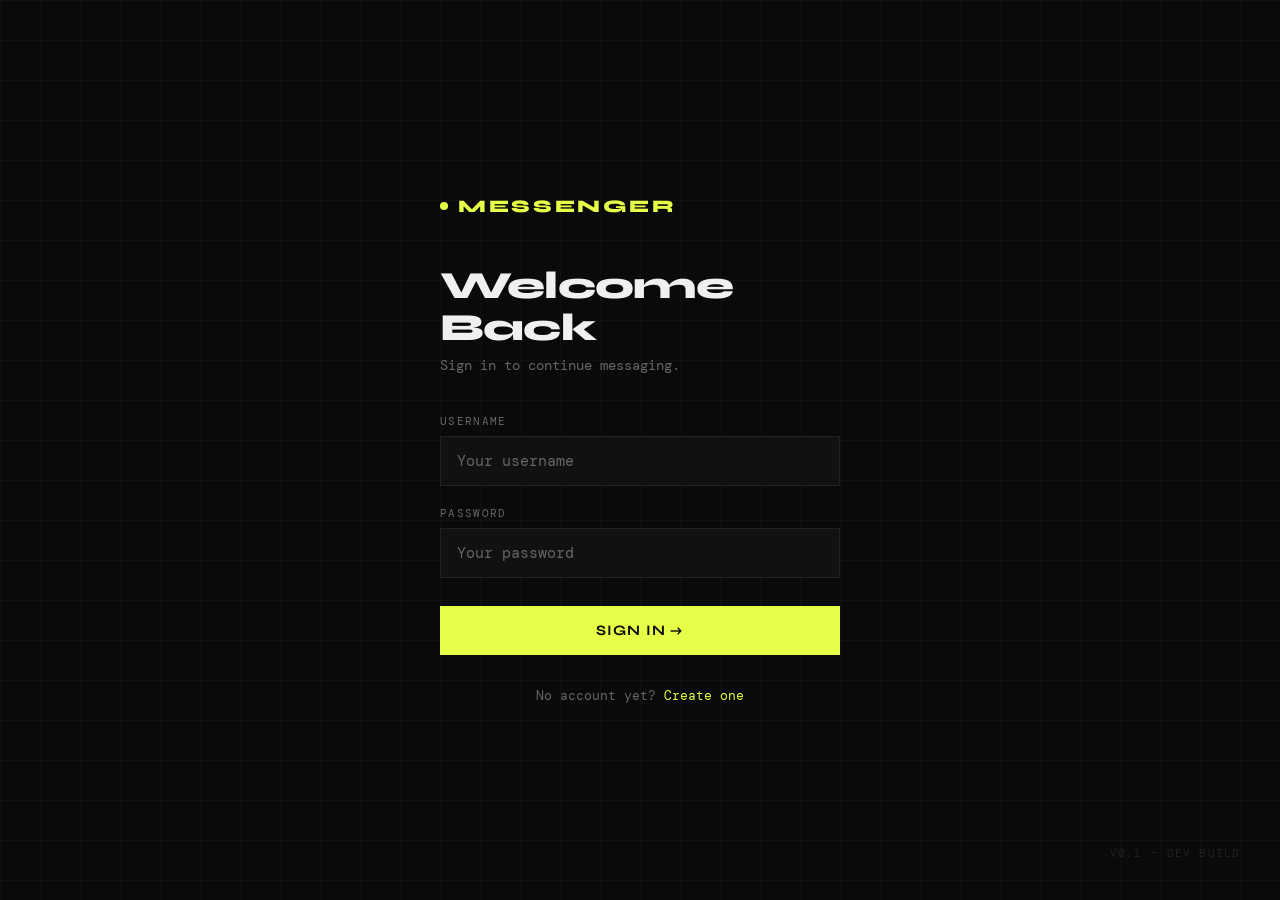
==== static/login.html @ d71bf050 "Wagwan" ====
<!DOCTYPE html>
<html lang="en">
<head>
    <meta charset="UTF-8">
    <meta name="viewport" content="width=device-width, initial-scale=1.0">
    <title>Login — Messenger</title>
    <link href="https://fonts.googleapis.com/css2?family=Syne:wght@400;600;700;800&family=DM+Mono:wght@300;400;500&display=swap" rel="stylesheet">
    <style>
        *, *::before, *::after { box-sizing: border-box; margin: 0; padding: 0; }

        :root {
            --bg: #0a0a0a;
            --surface: #111111;
            --border: #222222;
            --accent: #e8ff47;
            --accent-dim: #b8cc30;
            --text: #f0f0f0;
            --muted: #666666;
            --error: #ff4757;
        }

        body {
            background: var(--bg);
            color: var(--text);
            font-family: 'DM Mono', monospace;
            min-height: 100vh;
            display: flex;
            align-items: center;
            justify-content: center;
            overflow: hidden;
        }

        body::before {
            content: '';
            position: fixed;
            inset: 0;
            background-image:
                linear-gradient(rgba(232,255,71,0.03) 1px, transparent 1px),
                linear-gradient(90deg, rgba(232,255,71,0.03) 1px, transparent 1px);
            background-size: 40px 40px;
            pointer-events: none;
        }

        .container {
            width: 100%;
            max-width: 440px;
            padding: 20px;
            animation: fadeUp 0.6s ease both;
        }

        @keyframes fadeUp {
            from { opacity: 0; transform: translateY(24px); }
            to { opacity: 1; transform: translateY(0); }
        }

        .logo {
            font-family: 'Syne', sans-serif;
            font-weight: 800;
            font-size: 1.1rem;
            letter-spacing: 0.15em;
            text-transform: uppercase;
            color: var(--accent);
            margin-bottom: 48px;
            display: flex;
            align-items: center;
            gap: 10px;
        }

        .logo-dot {
            width: 8px;
            height: 8px;
            background: var(--accent);
            border-radius: 50%;
            animation: pulse 2s ease infinite;
        }

        @keyframes pulse {
            0%, 100% { opacity: 1; transform: scale(1); }
            50% { opacity: 0.4; transform: scale(0.6); }
        }

        h1 {
            font-family: 'Syne', sans-serif;
            font-weight: 800;
            font-size: 2.4rem;
            line-height: 1.1;
            margin-bottom: 8px;
            letter-spacing: -0.02em;
        }

        .subtitle {
            color: var(--muted);
            font-size: 0.85rem;
            margin-bottom: 40px;
        }

        .field {
            margin-bottom: 20px;
            animation: fadeUp 0.6s ease both;
        }

        .field:nth-child(1) { animation-delay: 0.1s; }
        .field:nth-child(2) { animation-delay: 0.2s; }

        label {
            display: block;
            font-size: 0.7rem;
            letter-spacing: 0.12em;
            text-transform: uppercase;
            color: var(--muted);
            margin-bottom: 8px;
        }

        input {
            width: 100%;
            background: var(--surface);
            border: 1px solid var(--border);
            color: var(--text);
            font-family: 'DM Mono', monospace;
            font-size: 0.95rem;
            padding: 14px 16px;
            outline: none;
            transition: border-color 0.2s, box-shadow 0.2s;
        }

        input:focus {
            border-color: var(--accent);
            box-shadow: 0 0 0 3px rgba(232,255,71,0.08);
        }

        input::placeholder { color: var(--muted); }

        button {
            width: 100%;
            background: var(--accent);
            color: #0a0a0a;
            border: none;
            font-family: 'Syne', sans-serif;
            font-weight: 700;
            font-size: 0.9rem;
            letter-spacing: 0.08em;
            text-transform: uppercase;
            padding: 16px;
            cursor: pointer;
            margin-top: 8px;
            transition: background 0.2s, transform 0.1s;
            animation: fadeUp 0.6s 0.3s ease both;
        }

        button:hover { background: var(--accent-dim); }
        button:active { transform: scale(0.98); }

        button:disabled {
            background: var(--border);
            color: var(--muted);
            cursor: not-allowed;
        }

        .message {
            margin-top: 16px;
            padding: 12px 16px;
            font-size: 0.82rem;
            border-left: 3px solid transparent;
            display: none;
        }

        .message.success {
            border-color: var(--accent);
            background: rgba(232,255,71,0.06);
            color: var(--accent);
            display: block;
        }

        .message.error {
            border-color: var(--error);
            background: rgba(255,71,87,0.06);
            color: var(--error);
            display: block;
        }

        .footer-link {
            margin-top: 32px;
            font-size: 0.8rem;
            color: var(--muted);
            text-align: center;
            animation: fadeUp 0.6s 0.4s ease both;
        }

        .footer-link a {
            color: var(--accent);
            text-decoration: none;
            border-bottom: 1px solid transparent;
            transition: border-color 0.2s;
        }

        .footer-link a:hover { border-color: var(--accent); }

        .corner-decoration {
            position: fixed;
            bottom: 40px;
            right: 40px;
            font-size: 0.7rem;
            color: var(--border);
            letter-spacing: 0.1em;
            text-transform: uppercase;
        }
    </style>
</head>
<body>

<div class="container">
    <div class="logo">
        <div class="logo-dot"></div>
        Messenger
    </div>

    <h1>Welcome<br>Back</h1>
    <p class="subtitle">Sign in to continue messaging.</p>

    <div class="field">
        <label>Username</label>
        <input type="text" id="username" placeholder="Your username" autocomplete="off" />
    </div>

    <div class="field">
        <label>Password</label>
        <input type="password" id="password" placeholder="Your password" />
    </div>

    <button id="login-btn" onclick="login()">Sign In →</button>

    <div class="message" id="message"></div>

    <div class="footer-link">
        No account yet? <a href="register.html">Create one</a>
    </div>
</div>

<div class="corner-decoration">v0.1 — dev build</div>

<script>
    const BASE = "http://127.0.0.1:8000";

    async function login() {
        const username = document.getElementById("username").value.trim();
        const password = document.getElementById("password").value;
        const btn = document.getElementById("login-btn");

        if (!username || !password) {
            showMessage("Both fields are required.", "error");
            return;
        }

        btn.disabled = true;
        btn.textContent = "Signing in...";

        try {
            const res = await fetch(`${BASE}/login`, {
                method: "POST",
                headers: { "Content-Type": "application/json" },
                body: JSON.stringify({ username, password })
            });

            const data = await res.json();

            if (res.ok) {
                // Store session info in sessionStorage
                sessionStorage.setItem("user_id", data.user_id);
                sessionStorage.setItem("username", data.username);
                showMessage(`Welcome back, ${data.username}! Redirecting...`, "success");
                setTimeout(() => window.location.href = "/", 1500);
            } else {
                showMessage(data.detail || "Login failed.", "error");
                btn.disabled = false;
                btn.textContent = "Sign In →";
            }
        } catch (e) {
            showMessage("Could not connect to server.", "error");
            btn.disabled = false;
            btn.textContent = "Sign In →";
        }
    }

    function showMessage(text, type) {
        const msg = document.getElementById("message");
        msg.textContent = text;
        msg.className = `message ${type}`;
    }

    document.addEventListener("keydown", e => {
        if (e.key === "Enter") login();
    });
</script>

</body>
</html>
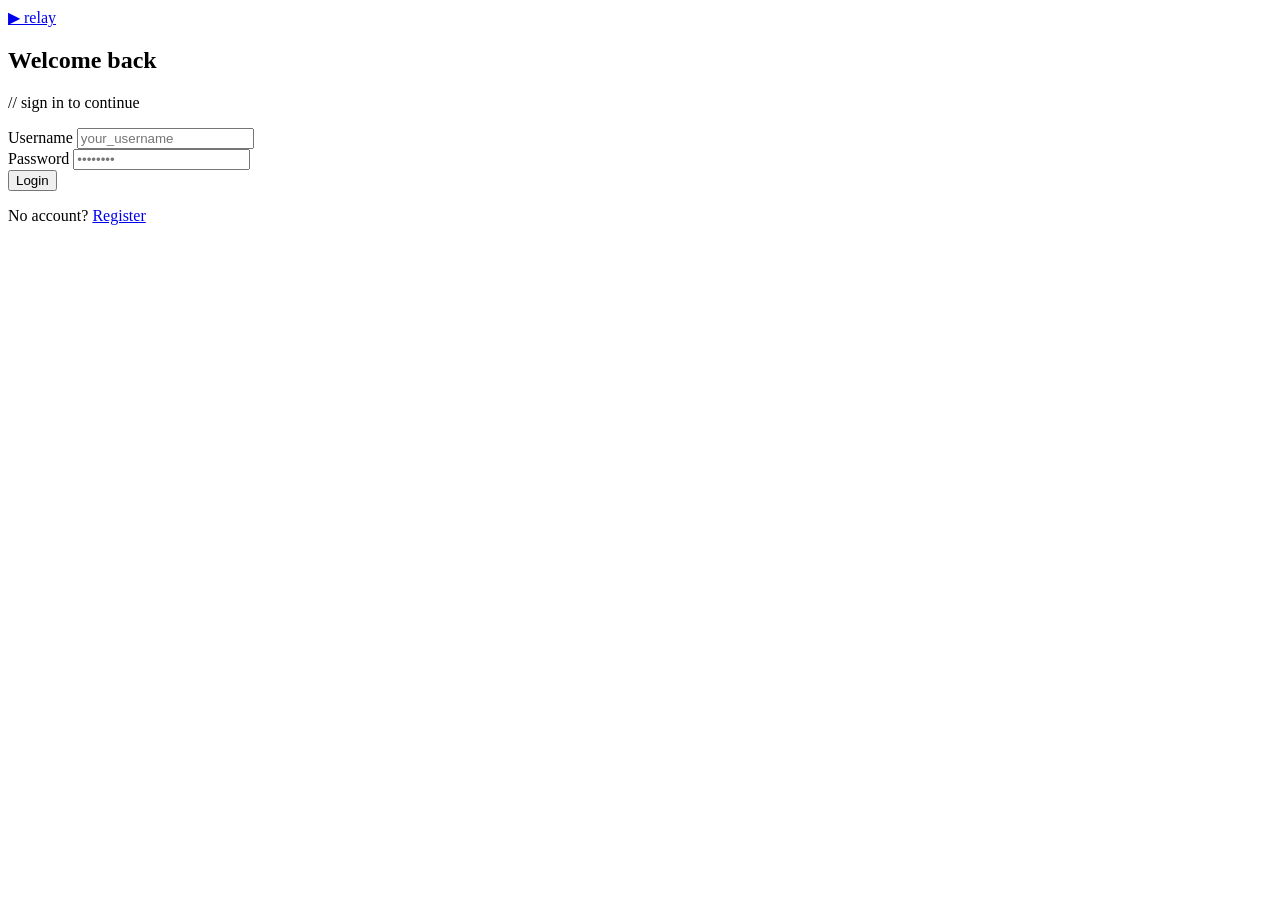
==== commit 24575d6b: "comment" ====
--- a/static/login.html
+++ b/static/login.html
@@ -1,296 +1,83 @@
 <!DOCTYPE html>
 <html lang="en">
 <head>
-    <meta charset="UTF-8">
-    <meta name="viewport" content="width=device-width, initial-scale=1.0">
-    <title>Login — Messenger</title>
-    <link href="https://fonts.googleapis.com/css2?family=Syne:wght@400;600;700;800&family=DM+Mono:wght@300;400;500&display=swap" rel="stylesheet">
-    <style>
-        *, *::before, *::after { box-sizing: border-box; margin: 0; padding: 0; }
-
-        :root {
-            --bg: #0a0a0a;
-            --surface: #111111;
-            --border: #222222;
-            --accent: #e8ff47;
-            --accent-dim: #b8cc30;
-            --text: #f0f0f0;
-            --muted: #666666;
-            --error: #ff4757;
-        }
-
-        body {
-            background: var(--bg);
-            color: var(--text);
-            font-family: 'DM Mono', monospace;
-            min-height: 100vh;
-            display: flex;
-            align-items: center;
-            justify-content: center;
-            overflow: hidden;
-        }
-
-        body::before {
-            content: '';
-            position: fixed;
-            inset: 0;
-            background-image:
-                linear-gradient(rgba(232,255,71,0.03) 1px, transparent 1px),
-                linear-gradient(90deg, rgba(232,255,71,0.03) 1px, transparent 1px);
-            background-size: 40px 40px;
-            pointer-events: none;
-        }
-
-        .container {
-            width: 100%;
-            max-width: 440px;
-            padding: 20px;
-            animation: fadeUp 0.6s ease both;
-        }
-
-        @keyframes fadeUp {
-            from { opacity: 0; transform: translateY(24px); }
-            to { opacity: 1; transform: translateY(0); }
-        }
-
-        .logo {
-            font-family: 'Syne', sans-serif;
-            font-weight: 800;
-            font-size: 1.1rem;
-            letter-spacing: 0.15em;
-            text-transform: uppercase;
-            color: var(--accent);
-            margin-bottom: 48px;
-            display: flex;
-            align-items: center;
-            gap: 10px;
-        }
-
-        .logo-dot {
-            width: 8px;
-            height: 8px;
-            background: var(--accent);
-            border-radius: 50%;
-            animation: pulse 2s ease infinite;
-        }
-
-        @keyframes pulse {
-            0%, 100% { opacity: 1; transform: scale(1); }
-            50% { opacity: 0.4; transform: scale(0.6); }
-        }
-
-        h1 {
-            font-family: 'Syne', sans-serif;
-            font-weight: 800;
-            font-size: 2.4rem;
-            line-height: 1.1;
-            margin-bottom: 8px;
-            letter-spacing: -0.02em;
-        }
-
-        .subtitle {
-            color: var(--muted);
-            font-size: 0.85rem;
-            margin-bottom: 40px;
-        }
-
-        .field {
-            margin-bottom: 20px;
-            animation: fadeUp 0.6s ease both;
-        }
-
-        .field:nth-child(1) { animation-delay: 0.1s; }
-        .field:nth-child(2) { animation-delay: 0.2s; }
-
-        label {
-            display: block;
-            font-size: 0.7rem;
-            letter-spacing: 0.12em;
-            text-transform: uppercase;
-            color: var(--muted);
-            margin-bottom: 8px;
-        }
-
-        input {
-            width: 100%;
-            background: var(--surface);
-            border: 1px solid var(--border);
-            color: var(--text);
-            font-family: 'DM Mono', monospace;
-            font-size: 0.95rem;
-            padding: 14px 16px;
-            outline: none;
-            transition: border-color 0.2s, box-shadow 0.2s;
-        }
-
-        input:focus {
-            border-color: var(--accent);
-            box-shadow: 0 0 0 3px rgba(232,255,71,0.08);
-        }
-
-        input::placeholder { color: var(--muted); }
-
-        button {
-            width: 100%;
-            background: var(--accent);
-            color: #0a0a0a;
-            border: none;
-            font-family: 'Syne', sans-serif;
-            font-weight: 700;
-            font-size: 0.9rem;
-            letter-spacing: 0.08em;
-            text-transform: uppercase;
-            padding: 16px;
-            cursor: pointer;
-            margin-top: 8px;
-            transition: background 0.2s, transform 0.1s;
-            animation: fadeUp 0.6s 0.3s ease both;
-        }
-
-        button:hover { background: var(--accent-dim); }
-        button:active { transform: scale(0.98); }
-
-        button:disabled {
-            background: var(--border);
-            color: var(--muted);
-            cursor: not-allowed;
-        }
-
-        .message {
-            margin-top: 16px;
-            padding: 12px 16px;
-            font-size: 0.82rem;
-            border-left: 3px solid transparent;
-            display: none;
-        }
-
-        .message.success {
-            border-color: var(--accent);
-            background: rgba(232,255,71,0.06);
-            color: var(--accent);
-            display: block;
-        }
-
-        .message.error {
-            border-color: var(--error);
-            background: rgba(255,71,87,0.06);
-            color: var(--error);
-            display: block;
-        }
-
-        .footer-link {
-            margin-top: 32px;
-            font-size: 0.8rem;
-            color: var(--muted);
-            text-align: center;
-            animation: fadeUp 0.6s 0.4s ease both;
-        }
-
-        .footer-link a {
-            color: var(--accent);
-            text-decoration: none;
-            border-bottom: 1px solid transparent;
-            transition: border-color 0.2s;
-        }
-
-        .footer-link a:hover { border-color: var(--accent); }
-
-        .corner-decoration {
-            position: fixed;
-            bottom: 40px;
-            right: 40px;
-            font-size: 0.7rem;
-            color: var(--border);
-            letter-spacing: 0.1em;
-            text-transform: uppercase;
-        }
-    </style>
+  <meta charset="UTF-8" />
+  <meta name="viewport" content="width=device-width, initial-scale=1.0" />
+  <title>Relay — Login</title>
+  <link rel="preconnect" href="https://fonts.googleapis.com" />
+  <link href="https://fonts.googleapis.com/css2?family=IBM+Plex+Mono:wght@400;500;600&family=IBM+Plex+Sans:wght@300;400;500&display=swap" rel="stylesheet" />
+  <link rel="stylesheet" href="/styles/main.css" />
 </head>
 <body>
 
-<div class="container">
-    <div class="logo">
-        <div class="logo-dot"></div>
-        Messenger
+<div class="auth-wrap">
+  <div class="auth-card">
+    <div class="auth-brand">
+      <a href="/" class="auth-brand-link">
+        <span class="brand-mark">▶</span>
+        <span class="brand-name">relay</span>
+      </a>
     </div>
 
-    <h1>Welcome<br>Back</h1>
-    <p class="subtitle">Sign in to continue messaging.</p>
+    <h2 class="auth-title">Welcome back</h2>
+    <p class="auth-subtitle">// sign in to continue</p>
 
-    <div class="field">
-        <label>Username</label>
-        <input type="text" id="username" placeholder="Your username" autocomplete="off" />
+    <div class="form-group">
+      <label class="form-label" for="username">Username</label>
+      <input class="form-input" type="text" id="username" placeholder="your_username" autocomplete="username" />
     </div>
 
-    <div class="field">
-        <label>Password</label>
-        <input type="password" id="password" placeholder="Your password" />
+    <div class="form-group">
+      <label class="form-label" for="password">Password</label>
+      <input class="form-input" type="password" id="password" placeholder="••••••••" autocomplete="current-password" onkeydown="if(event.key==='Enter') doLogin()" />
     </div>
 
-    <button id="login-btn" onclick="login()">Sign In →</button>
+    <div id="error-msg" class="form-error hidden"></div>
 
-    <div class="message" id="message"></div>
+    <button class="btn btn-primary btn-full" id="login-btn" onclick="doLogin()">Login</button>
 
-    <div class="footer-link">
-        No account yet? <a href="register.html">Create one</a>
-    </div>
+    <p class="auth-switch">No account? <a href="/register.html">Register</a></p>
+  </div>
 </div>
 
-<div class="corner-decoration">v0.1 — dev build</div>
+<script src="/js/api.js"></script>
+<script>
+  // Redirect if already logged in
+  if (localStorage.getItem('relay_user')) {
+    window.location.href = '/';
+  }
 
-<script>
-    const BASE = "http://127.0.0.1:8000";
+  async function doLogin() {
+    const username = document.getElementById('username').value.trim();
+    const password = document.getElementById('password').value;
+    const errorEl = document.getElementById('error-msg');
+    const btn = document.getElementById('login-btn');
 
-    async function login() {
-        const username = document.getElementById("username").value.trim();
-        const password = document.getElementById("password").value;
-        const btn = document.getElementById("login-btn");
-
-        if (!username || !password) {
-            showMessage("Both fields are required.", "error");
-            return;
-        }
-
-        btn.disabled = true;
-        btn.textContent = "Signing in...";
-
-        try {
-            const res = await fetch(`${BASE}/login`, {
-                method: "POST",
-                headers: { "Content-Type": "application/json" },
-                body: JSON.stringify({ username, password })
-            });
-
-            const data = await res.json();
-
-            if (res.ok) {
-                // Store session info in sessionStorage
-                sessionStorage.setItem("user_id", data.user_id);
-                sessionStorage.setItem("username", data.username);
-                showMessage(`Welcome back, ${data.username}! Redirecting...`, "success");
-                setTimeout(() => window.location.href = "/", 1500);
-            } else {
-                showMessage(data.detail || "Login failed.", "error");
-                btn.disabled = false;
-                btn.textContent = "Sign In →";
-            }
-        } catch (e) {
-            showMessage("Could not connect to server.", "error");
-            btn.disabled = false;
-            btn.textContent = "Sign In →";
-        }
+    errorEl.classList.add('hidden');
+    if (!username || !password) {
+      showError('Please fill in all fields.');
+      return;
     }
 
-    function showMessage(text, type) {
-        const msg = document.getElementById("message");
-        msg.textContent = text;
-        msg.className = `message ${type}`;
+    btn.disabled = true;
+    btn.textContent = 'Logging in...';
+
+    try {
+      const data = await api.post('/login', { username, password });
+      localStorage.setItem('relay_user', JSON.stringify({ id: data.user_id, username: data.username }));
+      window.location.href = '/';
+    } catch (err) {
+      showError(err.message || 'Login failed.');
+      btn.disabled = false;
+      btn.textContent = 'Login';
     }
+  }
 
-    document.addEventListener("keydown", e => {
-        if (e.key === "Enter") login();
-    });
+  function showError(msg) {
+    const el = document.getElementById('error-msg');
+    el.textContent = msg;
+    el.classList.remove('hidden');
+  }
 </script>
-
 </body>
-</html>
+</html>
